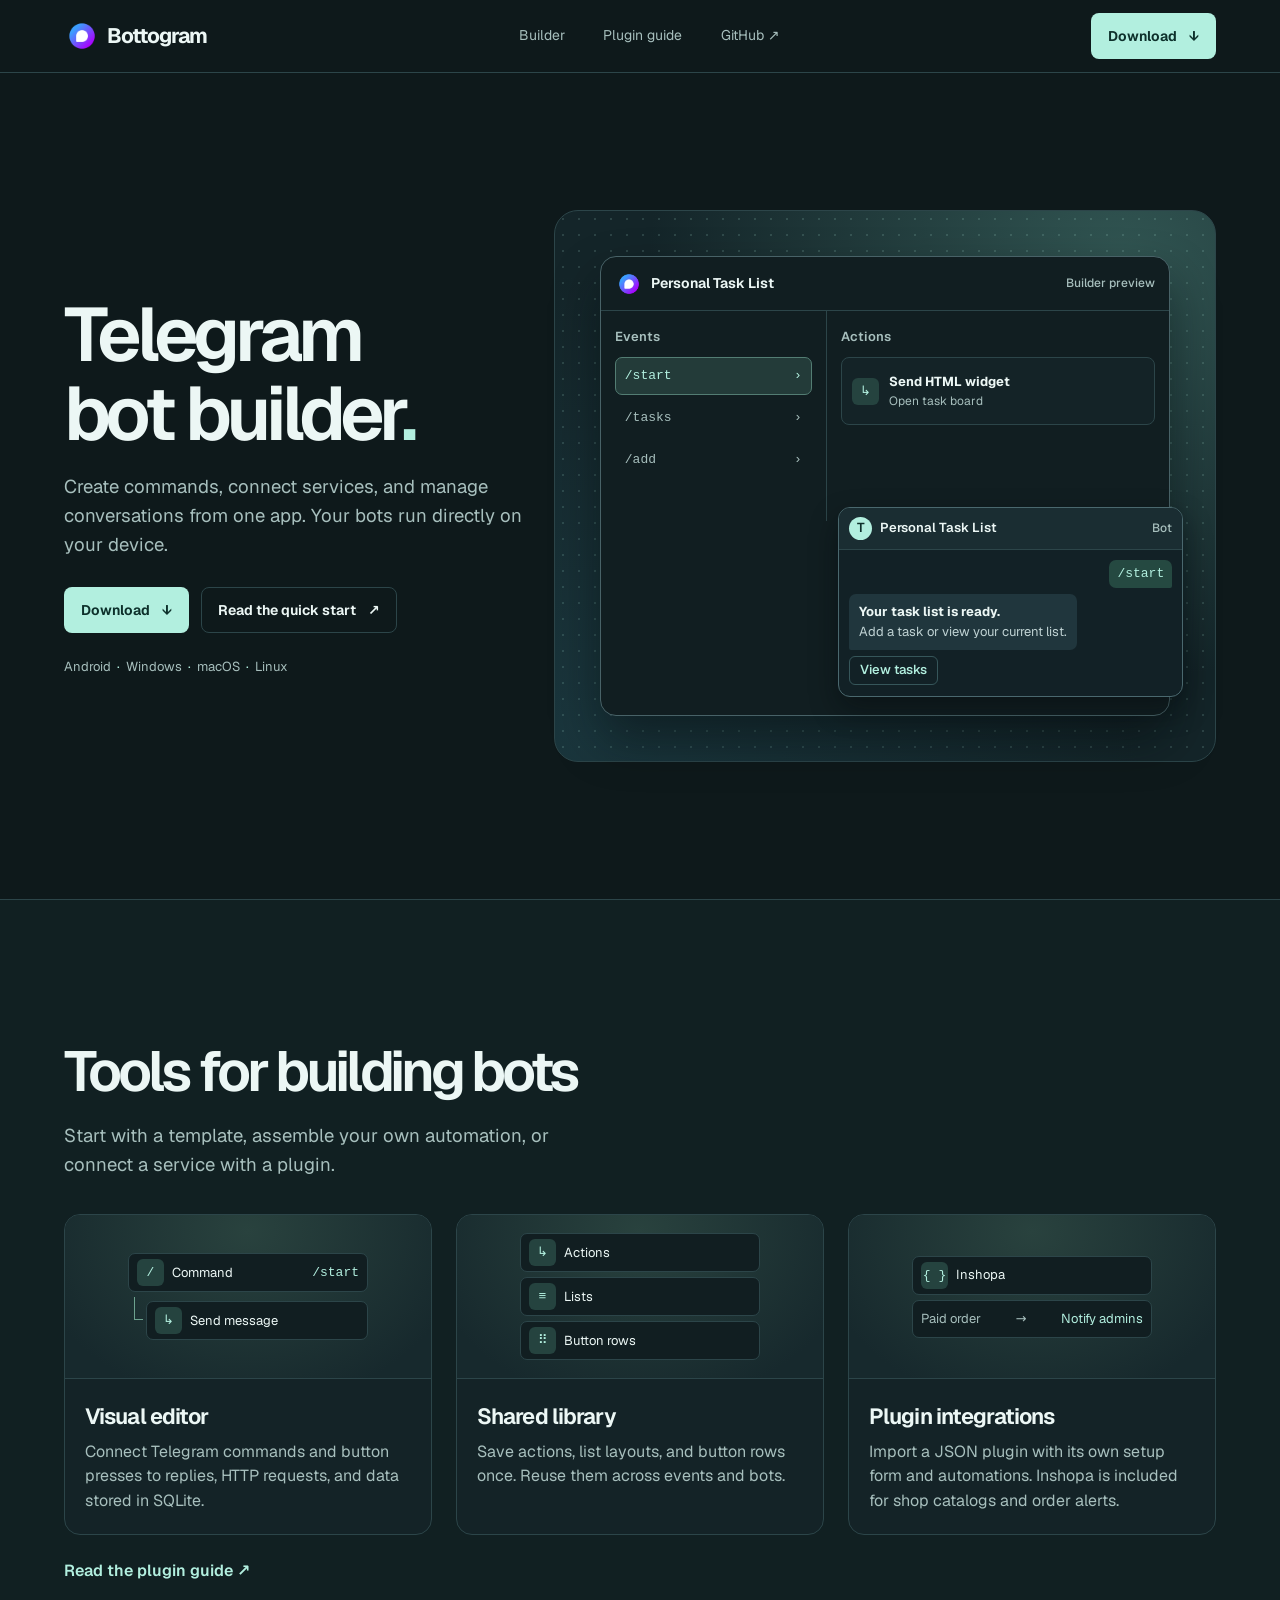
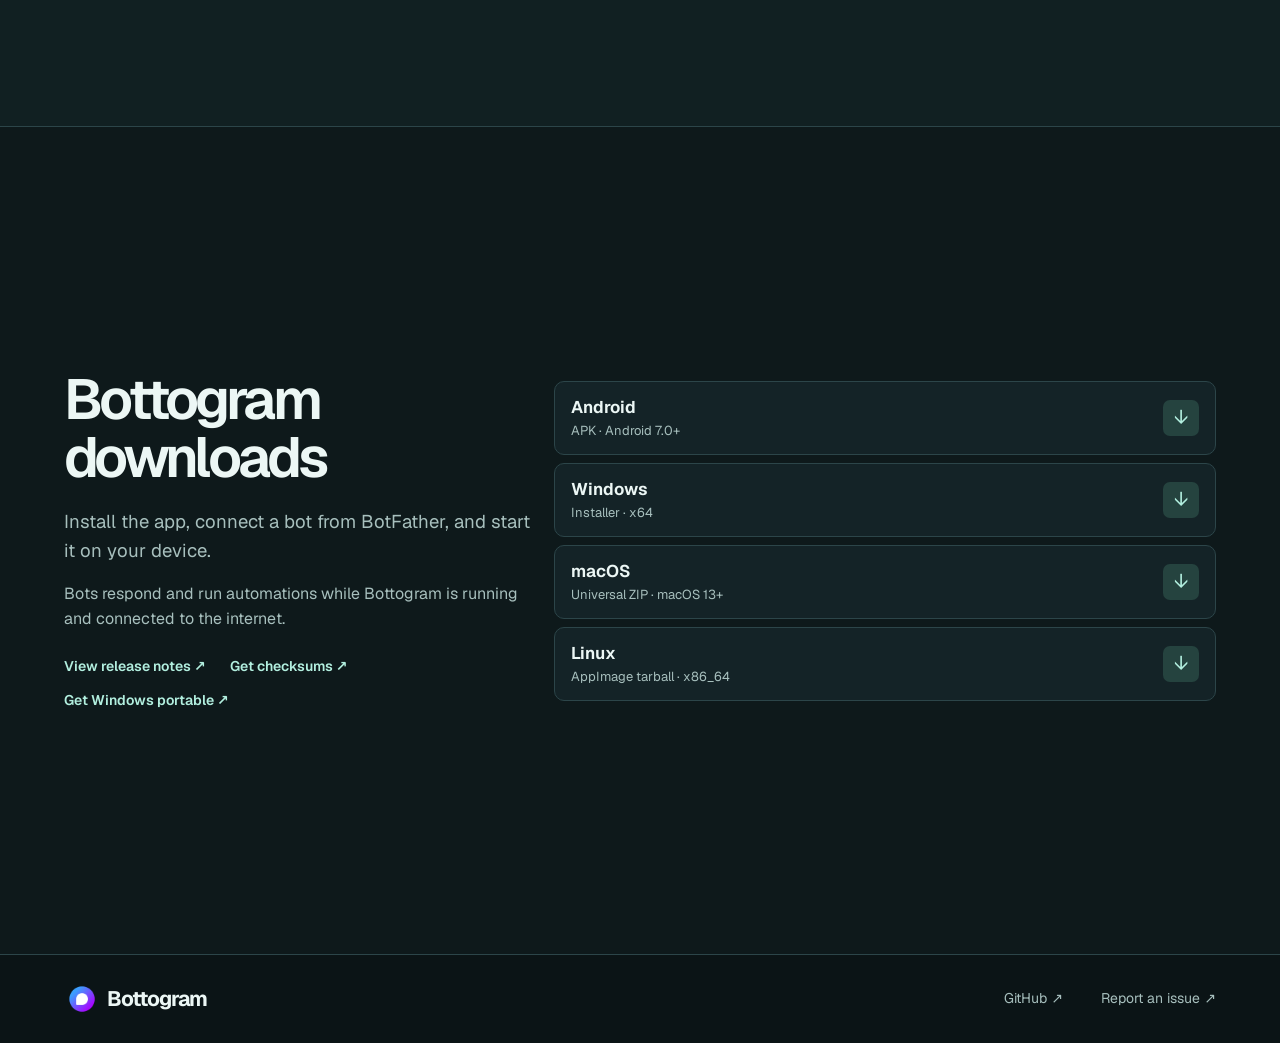
==== site/index.html @ e6814680 "Publish the Bottogram project site" ====
<!doctype html>
<html lang="en" data-type="software" data-radius="soft" data-buttons="solid" data-motion>
<head>
  <meta charset="utf-8">
  <meta name="viewport" content="width=device-width, initial-scale=1">
  <meta name="page-type" content="software">
  <meta name="site-kind" content="software">
  <meta name="theme-color" content="#0e191b">
  <meta name="description" content="Build Telegram bots on your device. Create commands, install plugins, and manage conversations with Bottogram.">
  <meta property="og:type" content="website">
  <meta property="og:title" content="Bottogram · Telegram bot builder">
  <meta property="og:description" content="Build and run Telegram bots on Android, Windows, macOS, and Linux.">
  <meta property="og:url" content="https://hayyaun.github.io/bottogram/">
  <title>Bottogram · Telegram bot builder</title>
  <link rel="canonical" href="https://hayyaun.github.io/bottogram/">
  <link rel="icon" href="assets/bottogram.png" type="image/png">
  <link rel="preload" href="assets/geist-latin.woff2" as="font" type="font/woff2" crossorigin>
  <link rel="stylesheet" href="assets/site.css">
  <script src="assets/preview.js" defer></script>
</head>
<body id="top">
  <header class="nav">
    <div class="wrap nav__bar">
      <a class="skip-link" href="#main">Skip to content</a>
      <a class="brand" href="#top"><img src="assets/bottogram.png" width="36" height="36" alt="">Bottogram</a>
      <nav class="nav__links" aria-label="Main">
        <a href="#builder">Builder</a>
        <a href="https://github.com/hayyaun/bottogram/blob/main/docs/PLUGIN_AUTHORING.md">Plugin guide</a>
        <a href="https://github.com/hayyaun/bottogram">GitHub <span aria-hidden="true">↗</span></a>
      </nav>
      <a class="btn btn--primary" href="#download">Download <span aria-hidden="true">↓</span></a>
    </div>
  </header>

  <main id="main">
    <section class="hero">
      <div class="wrap grid hero__grid">
        <div class="hero__copy">
          <h1>Telegram<br> bot builder<span class="hero__period">.</span></h1>
          <p class="lead">Create commands, connect services, and manage conversations from one app. Your bots run directly on your device.</p>
          <div class="btn-row">
            <a class="btn btn--primary" href="#download">Download <span aria-hidden="true">↓</span></a>
            <a class="btn btn--secondary" href="https://github.com/hayyaun/bottogram#quick-start">Read the quick start <span aria-hidden="true">↗</span></a>
          </div>
          <p class="hero__platforms">Android <span>·</span> Windows <span>·</span> macOS <span>·</span> Linux</p>
        </div>
        <div class="stage" data-visual role="group" aria-label="Interactive Bottogram builder preview">
          <div class="app-frame">
            <div class="app-bar">
              <img src="assets/bottogram.png" width="28" height="28" alt="">
              <span>Personal Task List</span>
              <span class="app-bar__badge">Builder preview</span>
            </div>
            <div class="app-workspace">
              <div class="events" role="group" aria-label="Preview a bot command">
                <p class="ui-label">Events</p>
                <button type="button" class="event" data-command="start" aria-pressed="true"><span>/start</span><span aria-hidden="true">›</span></button>
                <button type="button" class="event" data-command="tasks" aria-pressed="false"><span>/tasks</span><span aria-hidden="true">›</span></button>
                <button type="button" class="event" data-command="add" aria-pressed="false"><span>/add</span><span aria-hidden="true">›</span></button>
              </div>
              <div class="actions">
                <p class="ui-label">Actions</p>
                <div class="action">
                  <span class="action__icon" aria-hidden="true">↳</span>
                  <div><strong id="action-title">Send HTML widget</strong><span id="action-detail">Open task board</span></div>
                </div>
              </div>
            </div>
            <div class="chat">
              <div class="chat__bar">
                <span class="chat__avatar" aria-hidden="true">T</span>
                <span>Personal Task List</span>
                <span class="chat__badge">Bot</span>
              </div>
              <div class="chat__body" role="status" aria-atomic="true">
                <code class="chat__command" id="chat-command">/start</code>
                <div class="chat__reply">
                  <strong id="reply-title">Your task list is ready.</strong>
                  <span id="reply-detail">Add a task or view your current list.</span>
                </div>
                <button class="chat__option" id="reply-option" type="button">View tasks</button>
              </div>
            </div>
          </div>
        </div>
      </div>
    </section>

    <section class="section section--builder" id="builder">
      <div class="wrap">
        <h2>Tools for building bots</h2>
        <p class="lead">Start with a template, assemble your own automation, or connect a service with a plugin.</p>
        <div class="features">
          <article class="card feature">
            <div class="feature__visual" aria-hidden="true">
              <div class="mini-flow">
                <div><span class="mini-symbol">/</span> Command <code>/start</code></div>
                <div><span class="mini-symbol">↳</span> Send message</div>
              </div>
            </div>
            <div class="feature__copy">
              <h3>Visual editor</h3>
              <p>Connect Telegram commands and button presses to replies, HTTP requests, and data stored in SQLite.</p>
            </div>
          </article>
          <article class="card feature">
            <div class="feature__visual" aria-hidden="true">
              <div class="mini-library">
                <div><span class="mini-symbol">↳</span> Actions</div>
                <div><span class="mini-symbol">≡</span> Lists</div>
                <div><span class="mini-symbol">⠿</span> Button rows</div>
              </div>
            </div>
            <div class="feature__copy">
              <h3>Shared library</h3>
              <p>Save actions, list layouts, and button rows once. Reuse them across events and bots.</p>
            </div>
          </article>
          <article class="card feature">
            <div class="feature__visual" aria-hidden="true">
              <div class="mini-plugin">
                <div><span class="mini-symbol">{ }</span> Inshopa</div>
                <div><span>Paid order</span><span>→</span><span>Notify admins</span></div>
              </div>
            </div>
            <div class="feature__copy">
              <h3>Plugin integrations</h3>
              <p>Import a JSON plugin with its own setup form and automations. Inshopa is included for shop catalogs and order alerts.</p>
            </div>
          </article>
        </div>
        <a class="link" href="https://github.com/hayyaun/bottogram/blob/main/docs/PLUGIN_AUTHORING.md">Read the plugin guide <span aria-hidden="true">↗</span></a>
      </div>
    </section>

    <section class="section section--download" id="download">
      <div class="wrap grid download-grid">
        <div>
          <h2>Bottogram downloads</h2>
          <p class="lead">Install the app, connect a bot from BotFather, and start it on your device.</p>
          <p class="download-note">Bots respond and run automations while Bottogram is running and connected to the internet.</p>
          <div class="download-links">
            <a class="link" href="https://github.com/hayyaun/bottogram/releases/latest">View release notes <span aria-hidden="true">↗</span></a>
            <a class="link" href="https://github.com/hayyaun/bottogram/releases/latest/download/SHA256SUMS.txt">Get checksums <span aria-hidden="true">↗</span></a>
            <a class="link" href="https://github.com/hayyaun/bottogram/releases/latest/download/bottogram-windows-x64.zip">Get Windows portable <span aria-hidden="true">↗</span></a>
          </div>
        </div>
        <ul class="packages" aria-label="Downloads by platform">
          <li><a href="https://github.com/hayyaun/bottogram/releases/latest/download/bottogram-android-release.apk"><span><strong>Android</strong><small>APK · Android 7.0+</small></span><span class="package-arrow" aria-hidden="true">↓</span></a></li>
          <li><a href="https://github.com/hayyaun/bottogram/releases/latest/download/bottogram-windows-x64-setup.exe"><span><strong>Windows</strong><small>Installer · x64</small></span><span class="package-arrow" aria-hidden="true">↓</span></a></li>
          <li><a href="https://github.com/hayyaun/bottogram/releases/latest/download/bottogram-macos-universal.zip"><span><strong>macOS</strong><small>Universal ZIP · macOS 13+</small></span><span class="package-arrow" aria-hidden="true">↓</span></a></li>
          <li><a href="https://github.com/hayyaun/bottogram/releases/latest/download/bottogram-linux-x86_64.AppImage.tar.gz"><span><strong>Linux</strong><small>AppImage tarball · x86_64</small></span><span class="package-arrow" aria-hidden="true">↓</span></a></li>
        </ul>
      </div>
    </section>
  </main>

  <footer class="footer">
    <div class="wrap footer__inner">
      <a class="brand" href="#top"><img src="assets/bottogram.png" width="36" height="36" alt="">Bottogram</a>
      <nav aria-label="Project links">
        <a href="https://github.com/hayyaun/bottogram">GitHub <span aria-hidden="true">↗</span></a>
        <a href="https://github.com/hayyaun/bottogram/issues">Report an issue <span aria-hidden="true">↗</span></a>
      </nav>
    </div>
  </footer>
</body>
</html>
---- site/assets/site.css ----
@font-face {
  font-family: Geist;
  src: url("geist-latin.woff2") format("woff2");
  font-style: normal;
  font-weight: 400 800;
  font-display: swap;
}

:root {
  color-scheme: dark;
  --ground: #0e191b;
  --surface: #142327;
  --panel: #192c30;
  --line: #2c4549;
  --ink: #ecf7f5;
  --muted: #a7bfbd;
  --accent: #b2efdf;
  --dark-ink: #0d302b;
  --radius: 16px;
  --gutter: clamp(20px, 5vw, 80px);
  --nav: 72px;
  --mono: ui-monospace, "Cascadia Code", Consolas, monospace;
}

* { box-sizing: border-box; }
html { scroll-padding-top: calc(var(--nav) + 16px); }
body {
  margin: 0;
  background: var(--ground);
  color: var(--ink);
  font: 400 16px/1.55 Geist, system-ui, sans-serif;
  -webkit-font-smoothing: antialiased;
}
h1, h2, h3, p { margin: 0; }
a { color: inherit; text-decoration: none; }
button { font: inherit; }
img { display: block; }
[hidden] { display: none !important; }
:focus-visible { outline: 2px solid var(--accent); outline-offset: 4px; }
.wrap { width: min(1280px, calc(100% - 2 * var(--gutter))); margin-inline: auto; }
.skip-link { position: absolute; top: 12px; left: var(--gutter); z-index: 2; }
.skip-link:not(:focus) { clip-path: inset(50%); width: 1px; height: 1px; overflow: hidden; }
.skip-link:focus { padding: 8px 12px; background: var(--ground); }

.nav {
  position: sticky;
  top: 0;
  z-index: 5;
  border-bottom: 1px solid var(--line);
  background: var(--ground);
}
.nav__bar, .footer__inner { display: flex; align-items: center; justify-content: space-between; gap: 24px; }
.nav__bar { min-height: var(--nav); }
.brand { display: inline-flex; align-items: center; gap: 7px; font-size: 21px; font-weight: 700; letter-spacing: -.045em; }
.nav__links, .footer nav { display: flex; align-items: center; gap: clamp(16px, 3vw, 40px); font-size: 14px; }
.nav__links a, .footer nav a, .link { color: var(--muted); text-underline-offset: 5px; }
.nav__links a:hover, .footer nav a:hover, .link:hover { color: var(--ink); text-decoration: underline; }

.btn-row { display: flex; flex-wrap: wrap; align-items: center; gap: 12px; }
.btn {
  display: inline-flex;
  min-height: 46px;
  align-items: center;
  justify-content: center;
  gap: 12px;
  padding: 10px 16px;
  border: 1px solid transparent;
  border-radius: 8px;
  font-size: 14px;
  font-weight: 650;
  line-height: 1.3;
  transition: background-color 140ms ease, border-color 140ms ease, transform 140ms ease;
}
.btn--primary { background: var(--accent); color: var(--dark-ink); }
.btn--secondary { border-color: var(--line); color: var(--ink); }
@media (hover: hover) {
  .btn:hover { transform: translateY(-1px); }
  .btn--primary:hover { background: #ccf8eb; }
  .btn--secondary:hover { background: var(--surface); border-color: var(--muted); }
}
.btn:active { transform: translateY(1px) scale(.985); }

.hero {
  display: grid;
  align-items: center;
  min-height: calc(100svh - var(--nav) - 1px);
  padding-block: clamp(44px, 7vh, 84px);
  border-bottom: 1px solid var(--line);
}
.grid { display: grid; grid-template-columns: repeat(12, minmax(0, 1fr)); gap: 24px; align-items: center; }
.hero__copy, .download-grid > div { grid-column: span 5; }
.stage, .packages { grid-column: span 7; }
h1, h2 { font-weight: 630; line-height: 1.04; letter-spacing: -.065em; text-wrap: balance; }
h1 { font-size: clamp(52px, 5.9vw, 88px); }
h2 { font-size: clamp(38px, 4.4vw, 62px); }
h3 { font-size: 22px; font-weight: 650; letter-spacing: -.04em; }
.hero__period { color: var(--accent); }
.lead { max-width: 45ch; margin-top: 20px; color: var(--muted); font-size: clamp(17px, 1.45vw, 21px); }
.hero .btn-row { margin-top: 28px; }
.hero__platforms { margin-top: 24px; color: var(--muted); font-size: 13px; }
.hero__platforms span { margin-inline: 3px; color: var(--accent); }

.stage {
  position: relative;
  min-width: 0;
  padding: clamp(18px, 3.5vw, 52px);
  border: 1px solid var(--line);
  border-radius: 24px;
  background:
    radial-gradient(ellipse at 86% 9%, #315552, transparent 59%),
    radial-gradient(ellipse at 5% 95%, #1a363d, transparent 62%),
    #142529;
  isolation: isolate;
}
.stage::before {
  position: absolute;
  z-index: -1;
  inset: 0;
  border-radius: inherit;
  background-image: radial-gradient(#b2efdf27 1px, transparent 1px);
  background-size: 16px 16px;
  content: "";
}
.app-frame {
  position: relative;
  min-height: 414px;
  border: 1px solid #486267;
  border-radius: var(--radius);
  background: #111e21;
  box-shadow: 0 24px 48px #050b0c75;
}
.app-bar { display: flex; align-items: center; gap: 8px; min-height: 54px; padding: 8px 14px; border-bottom: 1px solid var(--line); font-size: 14px; font-weight: 650; }
.app-bar__badge { margin-left: auto; color: var(--muted); font-size: 12px; font-weight: 500; }
.app-workspace { display: grid; grid-template-columns: minmax(110px, .66fr) minmax(0, 1fr); }
.events, .actions { padding: 16px 14px; }
.events { min-height: 210px; border-right: 1px solid var(--line); }
.ui-label { margin-bottom: 10px; color: var(--muted); font-size: 13px; font-weight: 600; }
.event {
  display: flex;
  width: 100%;
  align-items: center;
  justify-content: space-between;
  min-height: 38px;
  padding: 5px 9px;
  border: 1px solid transparent;
  border-radius: 7px;
  background: transparent;
  color: var(--muted);
  cursor: pointer;
  font: 500 13px/1.2 var(--mono);
  text-align: left;
}
.event + .event { margin-top: 4px; }
.event[aria-pressed="true"] { border-color: #537d73; background: #233b39; color: var(--accent); }
.event:hover { background: #29443f; color: var(--accent); }
.action {
  display: flex;
  align-items: center;
  gap: 10px;
  min-height: 68px;
  padding: 8px 10px;
  border: 1px solid var(--line);
  border-radius: 8px;
  background: var(--surface);
  font-size: 13px;
}
.action__icon, .mini-symbol { display: grid; flex: 0 0 27px; width: 27px; height: 27px; place-items: center; border-radius: 6px; background: #25433f; color: var(--accent); font: 500 13px/1 var(--mono); }
.action strong, .action strong + span { display: block; }
.action strong + span { color: var(--muted); font-size: 12px; }

.chat {
  position: relative;
  width: min(82%, 345px);
  min-height: 190px;
  margin: -14px -14px 18px auto;
  border: 1px solid #4a686e;
  border-radius: 12px;
  overflow: hidden;
  background: #122126;
  box-shadow: 0 12px 28px #04090c70;
}
.chat__bar { display: flex; gap: 8px; align-items: center; min-height: 42px; padding: 8px 10px; border-bottom: 1px solid var(--line); background: #1a2d32; font-size: 13px; font-weight: 600; }
.chat__avatar { display: grid; width: 23px; height: 23px; place-items: center; border-radius: 50%; background: var(--accent); color: var(--dark-ink); }
.chat__badge { margin-left: auto; color: var(--muted); font-size: 12px; font-weight: 500; }
.chat__body { display: grid; gap: 6px; justify-items: start; padding: 10px; font-size: 13px; }
.chat__command { justify-self: end; padding: 4px 8px; border-radius: 7px 7px 2px 7px; background: #254941; color: var(--accent); font-family: var(--mono); }
.chat__reply { min-width: 0; padding: 8px 10px; border-radius: 7px 7px 7px 2px; background: #20363d; }
.chat__reply strong, .chat__reply span { display: block; }
.chat__reply span { color: #c0d3d4; }
.chat__option { padding: 3px 10px; border: 1px solid #36565a; border-radius: 6px; background: transparent; color: var(--accent); font-weight: 550; cursor: pointer; }
.chat__option:hover { background: #25433f; }

.section { display: grid; align-items: center; min-height: calc(100svh - var(--nav) - 1px); padding-block: clamp(64px, 10vw, 128px); }
.section--builder { background: #112022; border-bottom: 1px solid var(--line); }
.features { display: grid; grid-template-columns: repeat(3, minmax(0, 1fr)); gap: 24px; margin-block: 36px 24px; }
.feature { overflow: hidden; border: 1px solid var(--line); border-radius: var(--radius); background: var(--surface); }
.feature__visual { display: grid; min-height: 164px; place-items: center; padding: 18px; border-bottom: 1px solid var(--line); background: radial-gradient(ellipse at 50% 10%, #29423e, #17292d 85%); }
.feature__copy { padding: 20px; }
.feature__copy p { margin-top: 6px; color: var(--muted); }
.mini-flow, .mini-library, .mini-plugin { position: relative; width: min(100%, 240px); color: var(--ink); font-size: 13px; }
.mini-flow > div, .mini-library > div, .mini-plugin > div {
  display: flex;
  align-items: center;
  gap: 8px;
  min-height: 38px;
  padding: 5px 8px;
  border: 1px solid var(--line);
  border-radius: 7px;
  background: #111e21;
}
.mini-flow > div + div { margin: 9px 0 0 18px; }
.mini-flow > div + div::before { position: absolute; bottom: 20px; left: 6px; width: 8px; height: 22px; border: solid #6da28f; border-width: 0 0 1px 1px; content: ""; }
.mini-flow code { margin-left: auto; color: var(--accent); font-family: var(--mono); }
.mini-library > div + div, .mini-plugin > div + div { margin-top: 5px; }
.mini-plugin > div + div { justify-content: space-between; color: var(--muted); }
.mini-plugin > div + div span:last-child { color: var(--accent); }
.link { display: inline-block; color: var(--accent); font-weight: 600; }

.download-note { max-width: 42ch; margin-top: 18px; color: var(--muted); }
.download-links { display: flex; flex-wrap: wrap; gap: 12px 24px; margin-top: 24px; font-size: 14px; }
.packages { display: grid; gap: 8px; margin: 0; padding: 0; list-style: none; }
.packages a {
  display: flex;
  min-height: 74px;
  align-items: center;
  justify-content: space-between;
  gap: 12px;
  padding: 10px 16px;
  border: 1px solid var(--line);
  border-radius: 10px;
  background: var(--surface);
  transition: transform 140ms ease, background-color 140ms ease, border-color 140ms ease;
}
.packages a:hover { transform: translateY(-2px); border-color: #638b84; background: var(--panel); }
.packages strong, .packages small { display: block; }
.packages strong { font-size: 17px; font-weight: 650; }
.packages small { color: var(--muted); font-size: 13px; }
.package-arrow { display: grid; width: 36px; height: 36px; place-items: center; border-radius: 7px; background: #25433f; color: var(--accent); font-size: 20px; }
.footer { border-top: 1px solid var(--line); background: #0b1416; }
.footer__inner { min-height: 88px; padding-block: 12px; }

@media (max-width: 940px) {
  .hero__copy, .stage { grid-column: 1 / -1; }
  .hero__copy { max-width: 680px; }
  h1 br { display: none; }
  .app-frame { min-height: 0; }
  .features { gap: 12px; }
  .feature__visual { padding-inline: 10px; }
  .feature__copy { padding: 16px; }
}

@media (max-width: 680px) {
  :root { --nav: 58px; }
  .nav__links { display: none; }
  .nav__bar { gap: 12px; }
  .hero { padding-block: 32px 24px; }
  h1 { font-size: clamp(42px, 11vw, 64px); }
  .lead { margin-top: 12px; }
  .hero .btn-row { margin-top: 18px; }
  .hero__platforms { margin-top: 16px; }
  .stage { padding: 12px; border-radius: var(--radius); }
  .app-bar { min-height: 42px; padding: 5px 8px; font-size: 13px; }
  .app-workspace { grid-template-columns: minmax(86px, .65fr) minmax(0, 1fr); }
  .events, .actions { padding: 10px 8px; }
  .events { min-height: auto; }
  .event { min-height: 34px; }
  .ui-label { margin-bottom: 5px; }
  .action { align-items: start; gap: 5px; padding: 8px 5px; }
  .action__icon { width: 20px; height: 20px; flex-basis: 20px; }
  .chat { width: auto; margin: 0 8px 8px; min-height: 157px; }
  .features { grid-template-columns: minmax(0, 1fr); }
  .download-grid > div, .packages { grid-column: 1 / -1; }
  .feature__visual { min-height: 146px; }
  .footer__inner { flex-wrap: wrap; gap: 8px 16px; }
}

@media (prefers-reduced-motion: reduce) {
  .btn, .packages a { transition: none; }
}
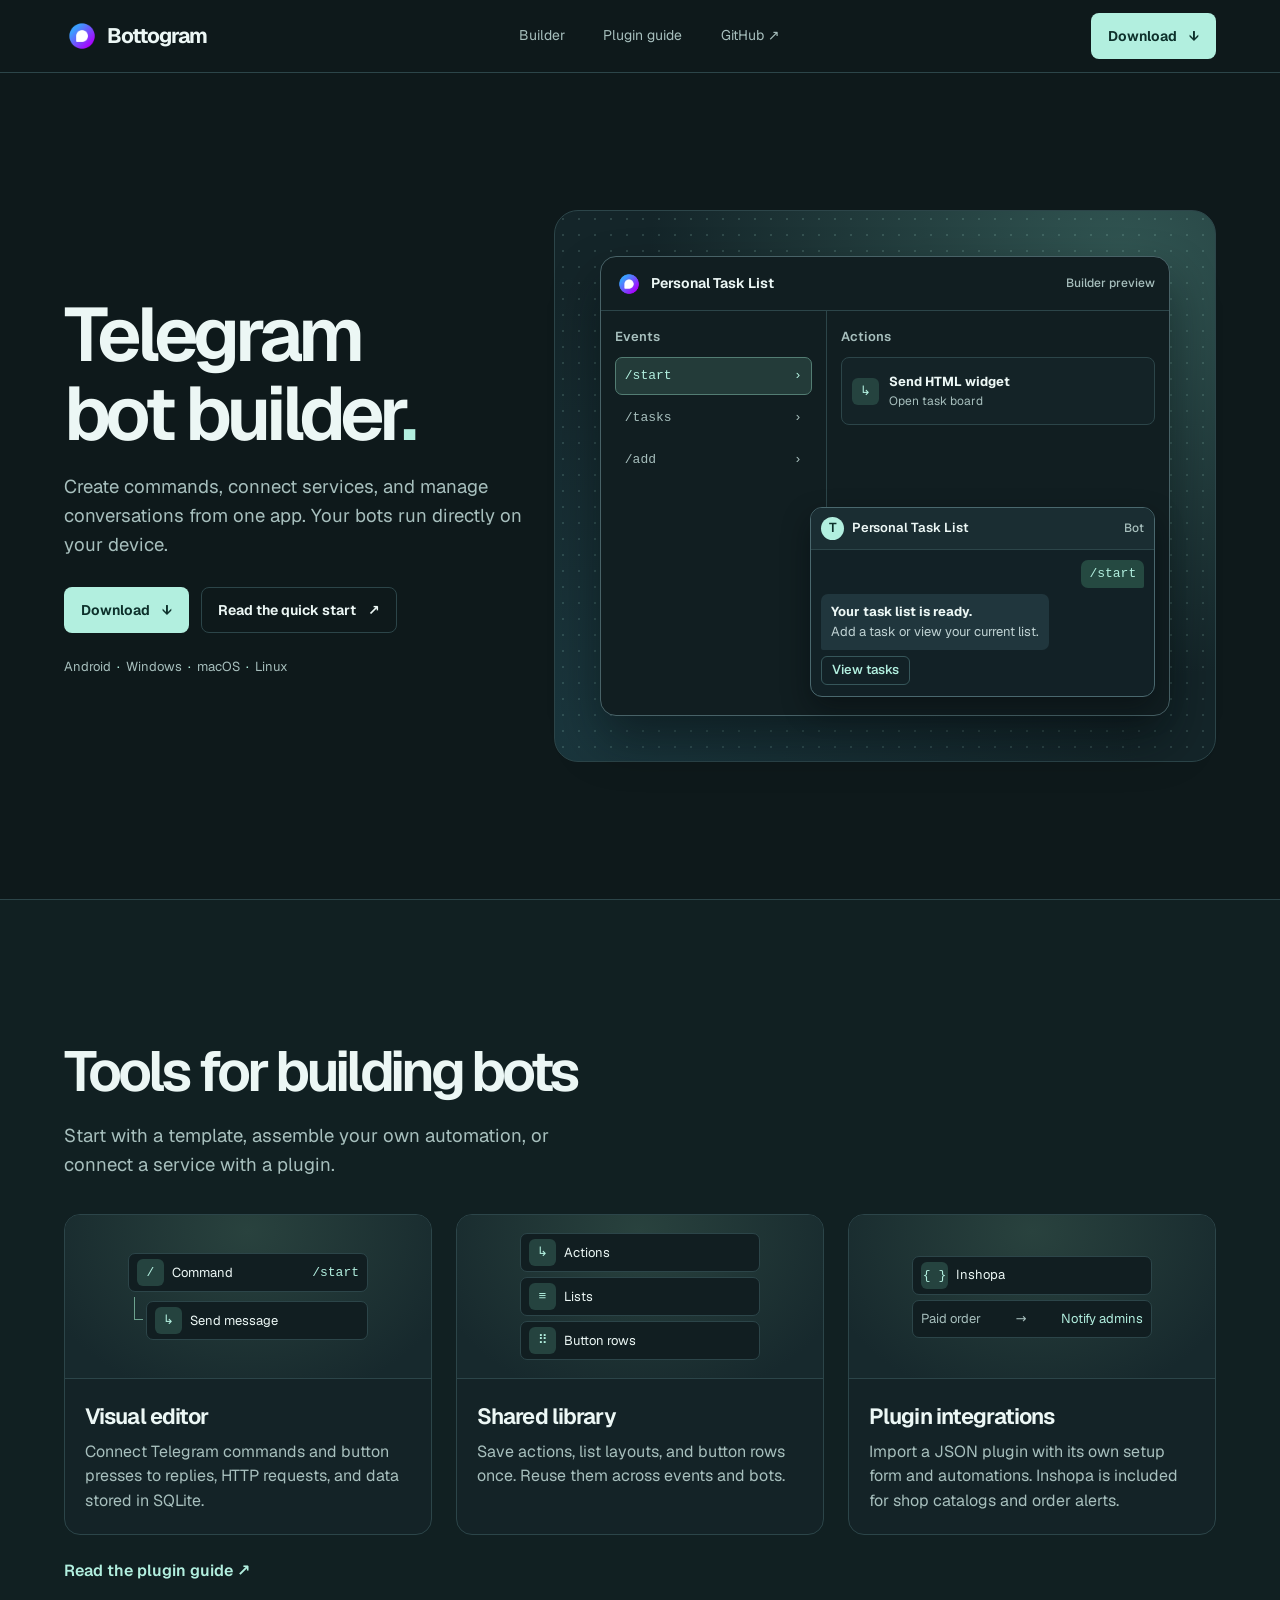
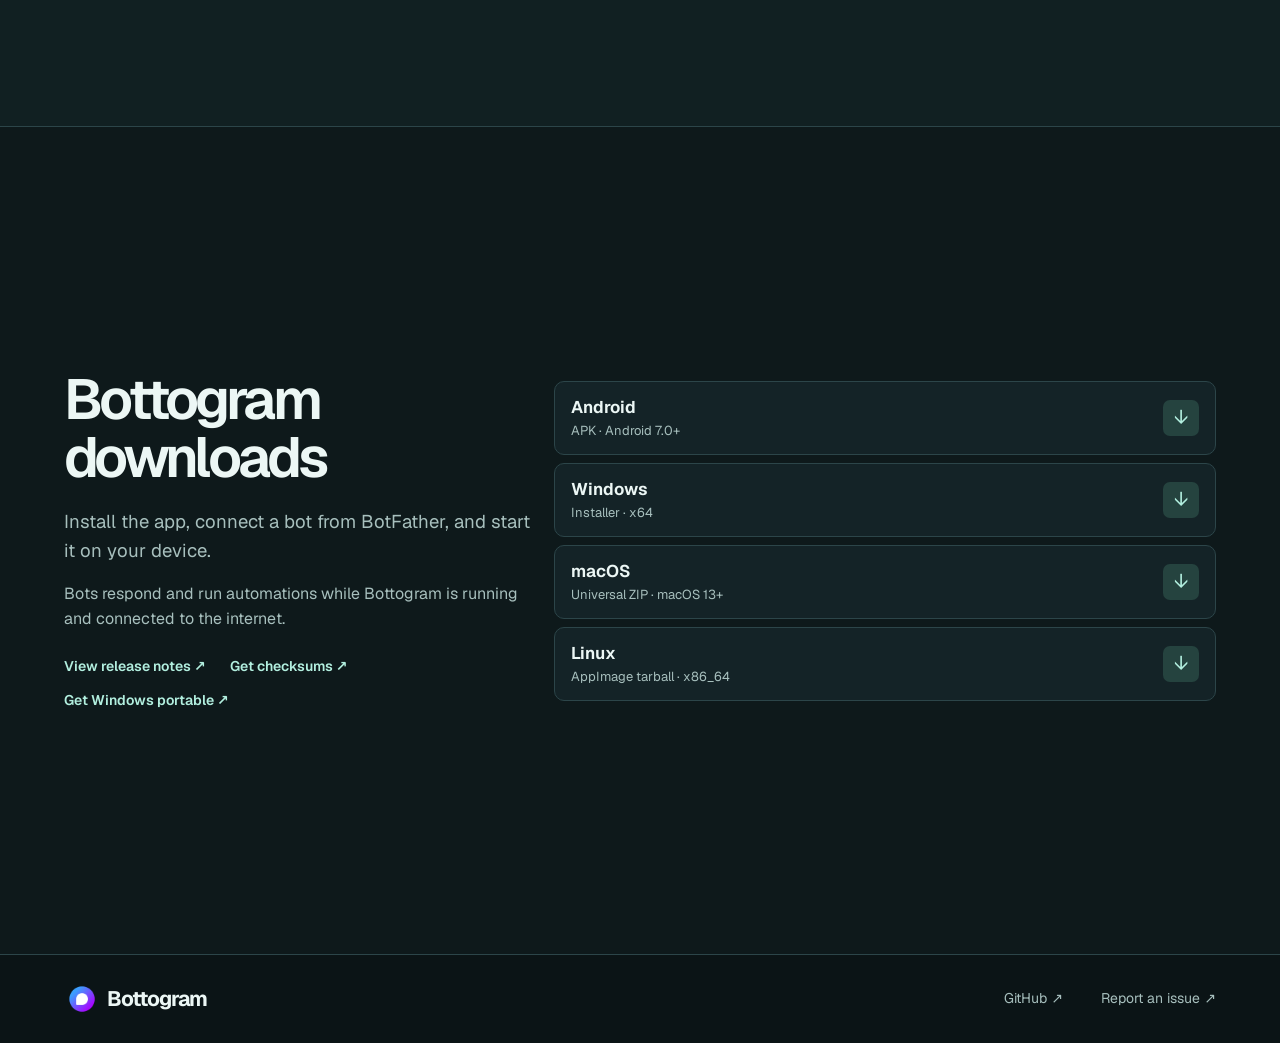
==== commit 31d4137d: "Use the Bottogram custom domain and classify vendored SQLite" ====
--- a/site/index.html
+++ b/site/index.html
@@ -10,9 +10,9 @@
   <meta property="og:type" content="website">
   <meta property="og:title" content="Bottogram · Telegram bot builder">
   <meta property="og:description" content="Build and run Telegram bots on Android, Windows, macOS, and Linux.">
-  <meta property="og:url" content="https://hayyaun.github.io/bottogram/">
+  <meta property="og:url" content="https://bottogram.hayyaun.ir/">
   <title>Bottogram · Telegram bot builder</title>
-  <link rel="canonical" href="https://hayyaun.github.io/bottogram/">
+  <link rel="canonical" href="https://bottogram.hayyaun.ir/">
   <link rel="icon" href="assets/bottogram.png" type="image/png">
   <link rel="preload" href="assets/geist-latin.woff2" as="font" type="font/woff2" crossorigin>
   <link rel="stylesheet" href="assets/site.css">
@@ -146,10 +146,10 @@
           </div>
         </div>
         <ul class="packages" aria-label="Downloads by platform">
-          <li><a href="https://github.com/hayyaun/bottogram/releases/latest/download/bottogram-android-release.apk"><span><strong>Android</strong><small>APK · Android 7.0+</small></span><span class="package-arrow" aria-hidden="true">↓</span></a></li>
-          <li><a href="https://github.com/hayyaun/bottogram/releases/latest/download/bottogram-windows-x64-setup.exe"><span><strong>Windows</strong><small>Installer · x64</small></span><span class="package-arrow" aria-hidden="true">↓</span></a></li>
-          <li><a href="https://github.com/hayyaun/bottogram/releases/latest/download/bottogram-macos-universal.zip"><span><strong>macOS</strong><small>Universal ZIP · macOS 13+</small></span><span class="package-arrow" aria-hidden="true">↓</span></a></li>
-          <li><a href="https://github.com/hayyaun/bottogram/releases/latest/download/bottogram-linux-x86_64.AppImage.tar.gz"><span><strong>Linux</strong><small>AppImage tarball · x86_64</small></span><span class="package-arrow" aria-hidden="true">↓</span></a></li>
+          <li><a href="https://github.com/hayyaun/bottogram/releases/latest/download/bottogram-android-release.apk" aria-label="Download Bottogram for Android"><span><strong>Android</strong><small>APK · Android 7.0+</small></span><span class="package-arrow" aria-hidden="true">↓</span></a></li>
+          <li><a href="https://github.com/hayyaun/bottogram/releases/latest/download/bottogram-windows-x64-setup.exe" aria-label="Download Bottogram for Windows"><span><strong>Windows</strong><small>Installer · x64</small></span><span class="package-arrow" aria-hidden="true">↓</span></a></li>
+          <li><a href="https://github.com/hayyaun/bottogram/releases/latest/download/bottogram-macos-universal.zip" aria-label="Download Bottogram for macOS"><span><strong>macOS</strong><small>Universal ZIP · macOS 13+</small></span><span class="package-arrow" aria-hidden="true">↓</span></a></li>
+          <li><a href="https://github.com/hayyaun/bottogram/releases/latest/download/bottogram-linux-x86_64.AppImage.tar.gz" aria-label="Download Bottogram for Linux"><span><strong>Linux</strong><small>AppImage tarball · x86_64</small></span><span class="package-arrow" aria-hidden="true">↓</span></a></li>
         </ul>
       </div>
     </section>
--- a/site/assets/site.css
+++ b/site/assets/site.css
@@ -172,7 +172,7 @@
   position: relative;
   width: min(82%, 345px);
   min-height: 190px;
-  margin: -14px -14px 18px auto;
+  margin: -14px 14px 18px auto;
   border: 1px solid #4a686e;
   border-radius: 12px;
   overflow: hidden;
